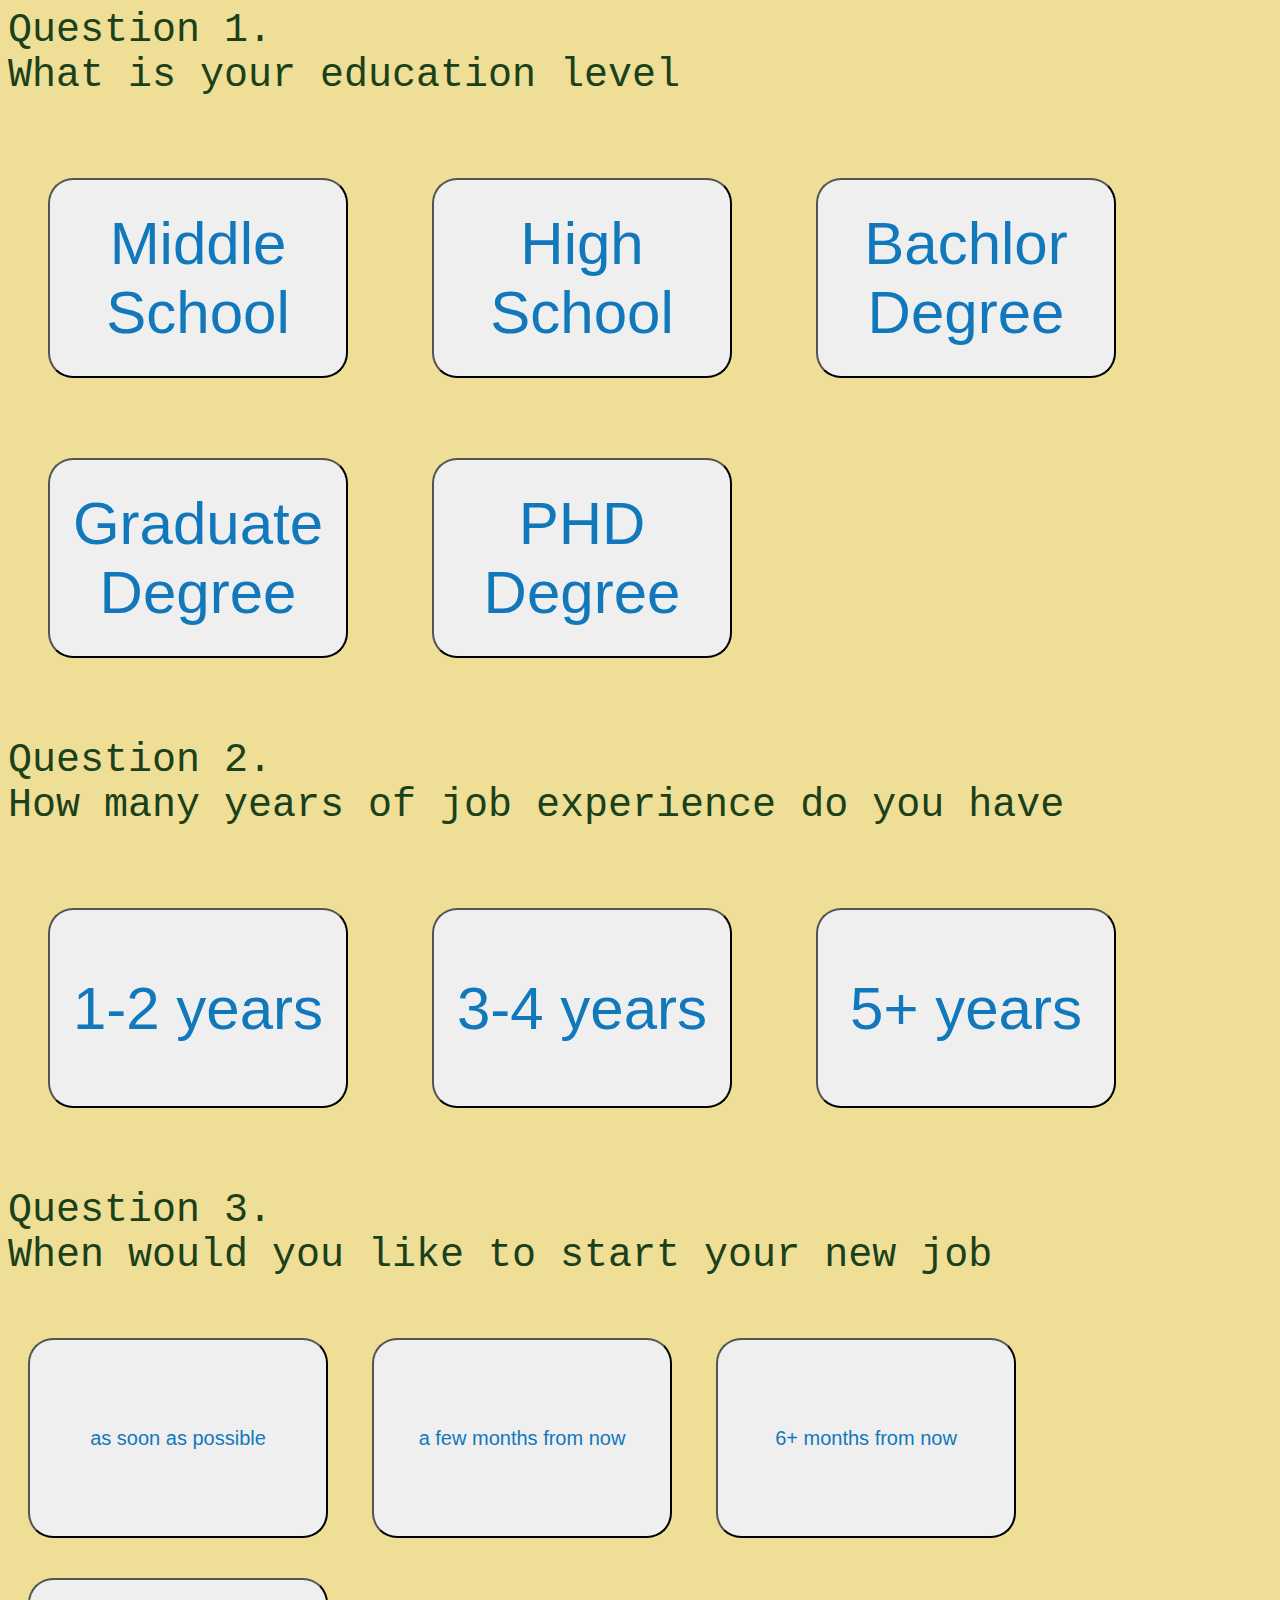
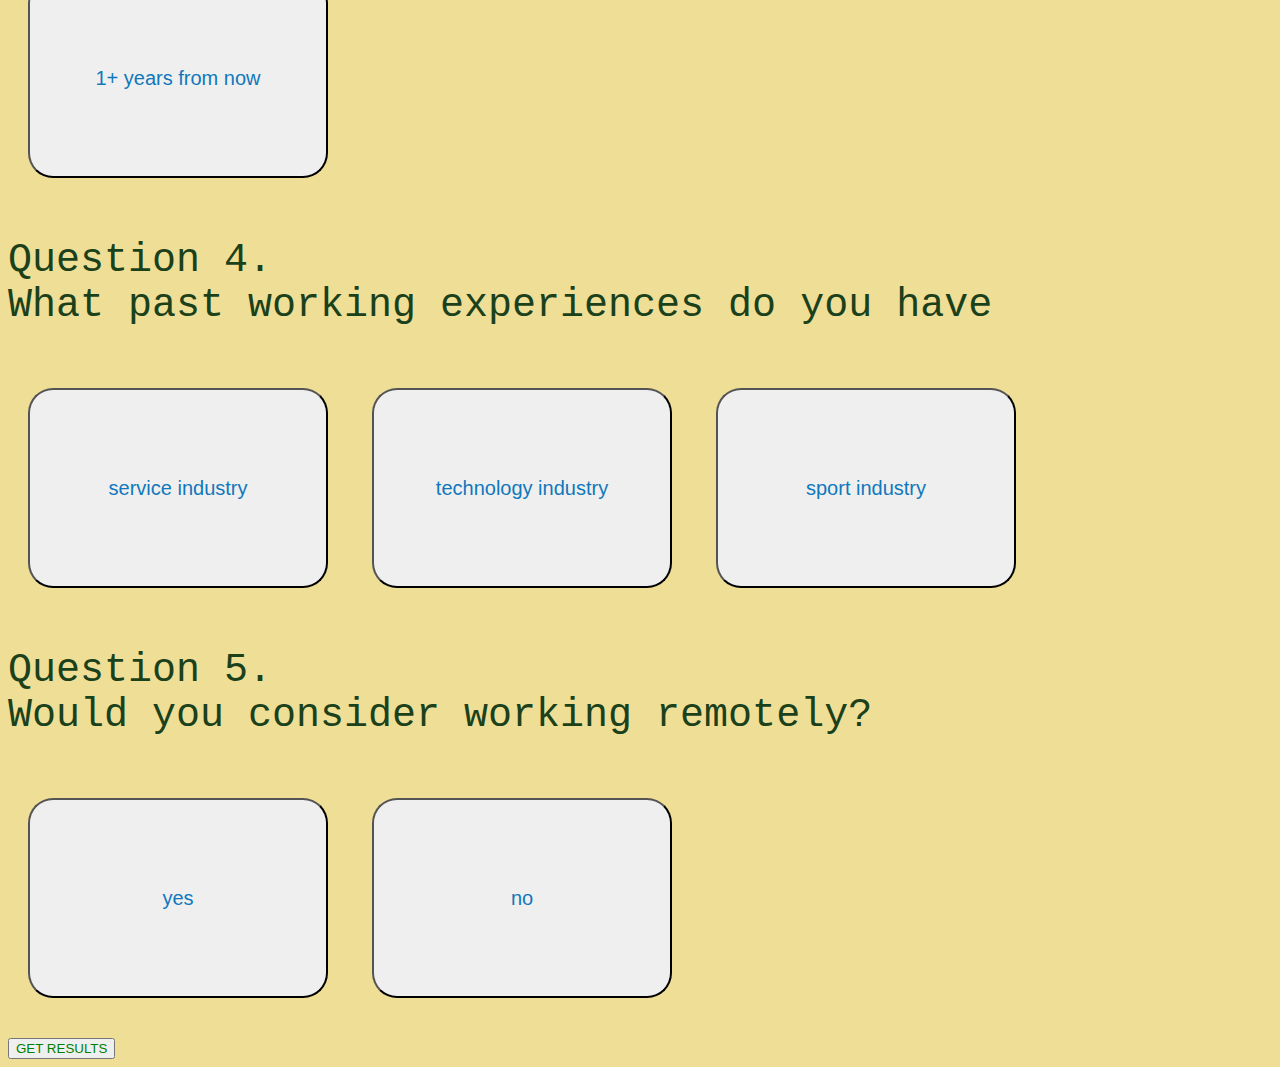
==== job.html @ 06e27209 "update" ====
<html>
    <head>
        <link rel="stylesheet" href = "jobs.css">
    </head>

    <body class = "mainPage">
        <div>
            <p class = "questionText"> Question 1. <br> What is your education level </p>
        </div>
        <button class="ms" onclick="ms()"> Middle School </button>
        <button class="hs"onclick="hs()"> High School </button>
        <button class="b"onclick="b()"> Bachlor Degree </button>
        <button class="g"onclick="g()"> Graduate Degree </button>
        <button class="phd"onclick="phd()"> PHD Degree </button>
        
        
        <div>
            <p class = "questionText"> Question 2. <br> How many years of job experience do you have </p>
        </div>
        <button class="y1" onclick="y1()"> 1-2 years </button>
        <button class="y2"onclick="y2()"> 3-4 years </button>
        <button class="y3"onclick="y3()"> 5+ years </button>

        <div>
            <p class = "questionText"> Question 3. <br> When would you like to start your new job </p>
        </div>
        <button class = "r1" onclick = "r1()"> as soon as possible </button>
        <button class = "r2" onclick = "r2()"> a few months from now </button>
        <button  class = "r3" onclick = "r3()"> 6+ months from now  </button>
        <button class = "r4" onclick = "r4()"> 1+ years from now  </button>
        <div>
            <p class = "questionText"> Question 4. <br> What past working experiences do you have </p>
            
        </div>

        <button class = "f1" onclick = "f1()"> service industry </button>
        <button class = "f2" onclick = "f2()"> technology industry </button>
        <button class = "f3" onclick = "f3()"> sport industry </button>

        <div>
            <p class = "questionText"> Question 5. <br> Would you consider working remotely? </p>
        </div>
        <button class = "w1" onclick = "w1()"> yes </button>
        <button class = "w2" onclick = "w2()"> no </button>
        <p id = "errorMessage" class = "error"> </p>
        <button class = "result" onclick = "getR()"> GET RESULTS</button>
      
        <script src = "job.js"> </script>
    </body>
</html>
---- jobs.css ----
.questionText{
    font-size: 40;
    font-family: 'Courier New', Courier, monospace;
    color: rgb(27, 65, 27);

}

.mainPage{
    background-color: rgba(231, 206, 97, 0.667);
}
.error{
    font-size: 20;
    color: red;
}

.result{
    color: green;
}







.hs{
    border-radius: 25px;
    width: 300;
    height: 200;
    color: rgb(17, 120, 188);
    margin: 40;
    font-size: 60;
}

.ms{
    border-radius: 25px;
    width: 300;
    height: 200;
    color: rgb(17, 120, 188);
    margin: 40;
    font-size: 60;
}

.b{
    border-radius: 25px;
    width: 300;
    height: 200;
    color: rgb(17, 120, 188);
    margin: 40;
    font-size: 60;
}

.g{
    border-radius: 25px;
    width: 300;
    height: 200;
    color: rgb(17, 120, 188);
    margin: 40;
    font-size: 60;
}

.phd{
    border-radius: 25px;
    width: 300;
    height: 200;
    color: rgb(17, 120, 188);
    margin: 40;
    font-size: 60;
}

.y1{
    border-radius: 25px;
    width: 300;
    height: 200;
    color: rgb(17, 120, 188);
    margin: 40;
    font-size: 60;
}

.y2{
    border-radius: 25px;
    width: 300;
    height: 200;
    color: rgb(17, 120, 188);
    margin: 40;
    font-size: 60;
}

.y3{
    border-radius: 25px;
    width: 300;
    height: 200;
    color: rgb(17, 120, 188);
    margin: 40;
    font-size: 60;
}

.r1{
    border-radius: 25px;
    width: 300;
    height: 200;
    color: rgb(17, 120, 188);
    margin: 20;
    font-size: 20;
}

.r2{
    border-radius: 25px;
    width: 300;
    height: 200;
    color: rgb(17, 120, 188);
    margin: 20;
    font-size: 20;
}

.r3{
    border-radius: 25px;
    width: 300;
    height: 200;
    color: rgb(17, 120, 188);
    margin: 20;
    font-size: 20;
}

.r4{
    border-radius: 25px;
    width: 300;
    height: 200;
    color: rgb(17, 120, 188);
    margin: 20;
    font-size: 20;
}

.f1{
    border-radius: 25px;
    width: 300;
    height: 200;
    color: rgb(17, 120, 188);
    margin: 20;
    font-size: 20;
}
.f2{
    border-radius: 25px;
    width: 300;
    height: 200;
    color: rgb(17, 120, 188);
    margin: 20;
    font-size: 20;
}
.f3{
    border-radius: 25px;
    width: 300;
    height: 200;
    color: rgb(17, 120, 188);
    margin: 20;
    font-size: 20;
}

.w1{
    border-radius: 25px;
    width: 300;
    height: 200;
    color: rgb(17, 120, 188);
    margin: 20;
    font-size: 20;
}
.w2{
    border-radius: 25px;
    width: 300;
    height: 200;
    color: rgb(17, 120, 188);
    margin: 20;
    font-size: 20;
}
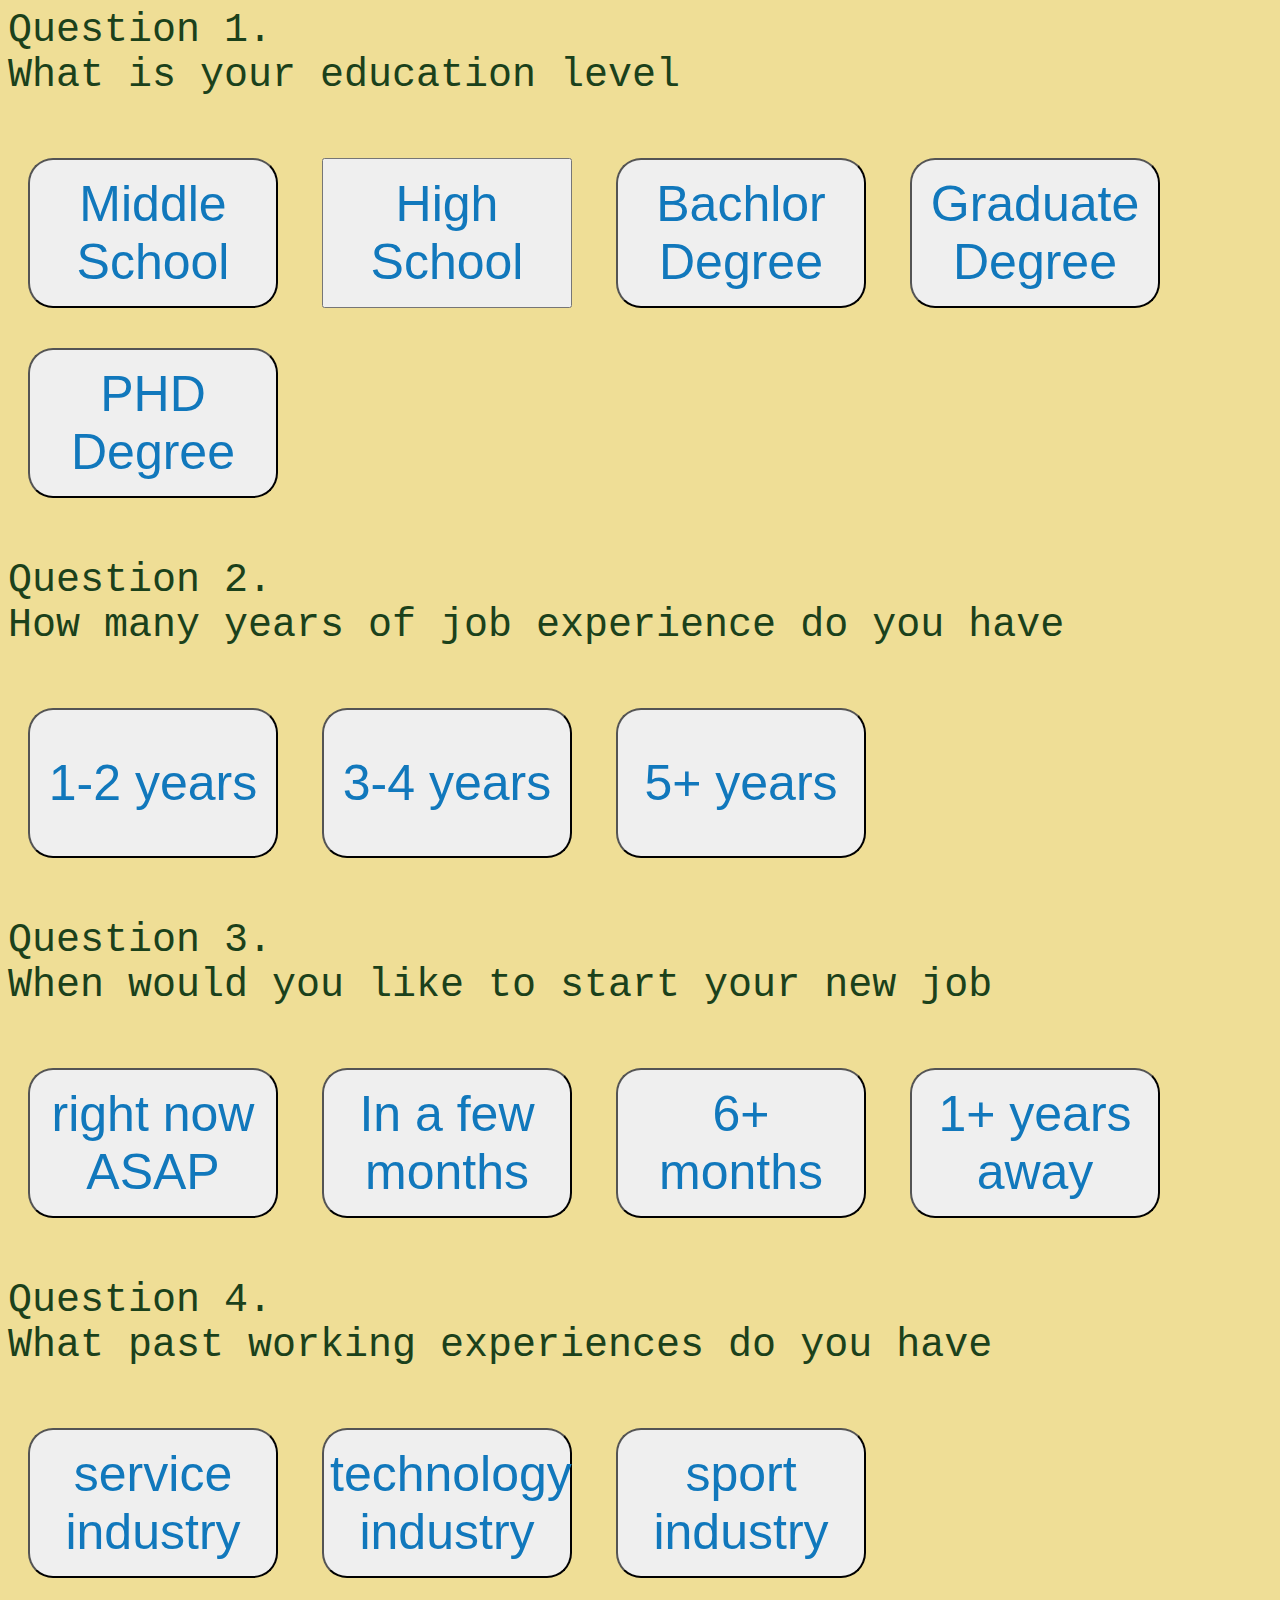
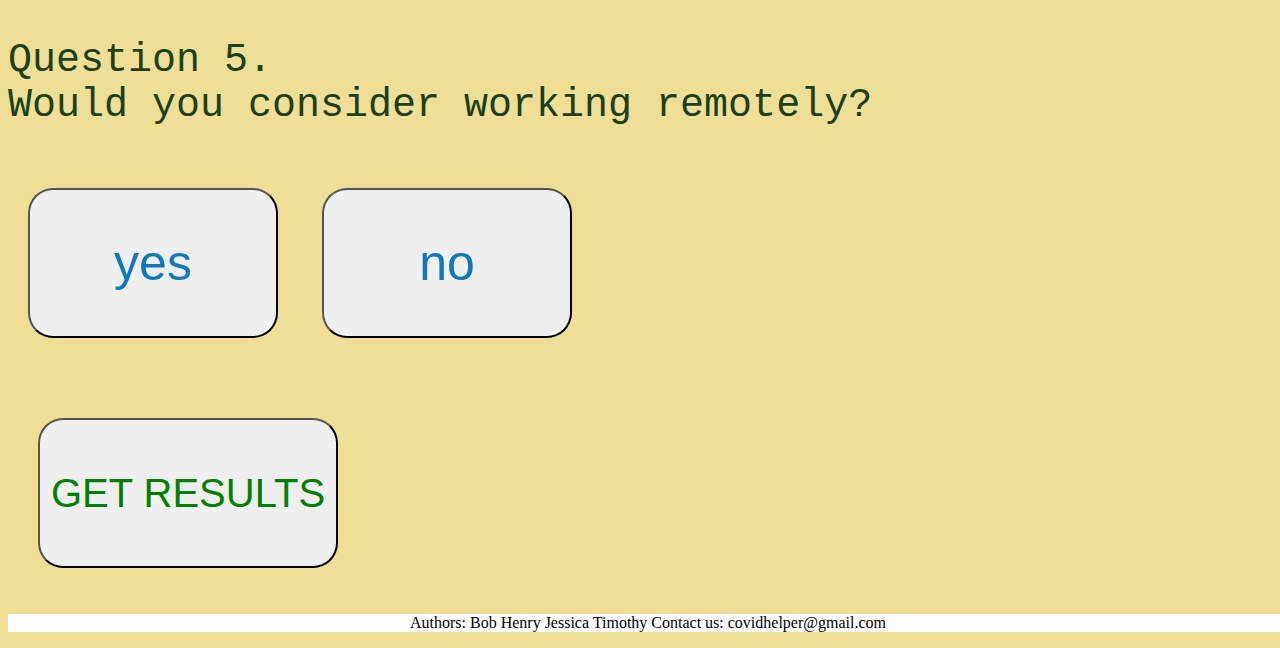
==== commit 8ee0c48c: "done" ====
--- a/job.html
+++ b/job.html
@@ -24,10 +24,10 @@
         <div>
             <p class = "questionText"> Question 3. <br> When would you like to start your new job </p>
         </div>
-        <button class = "r1" onclick = "r1()"> as soon as possible </button>
-        <button class = "r2" onclick = "r2()"> a few months from now </button>
-        <button  class = "r3" onclick = "r3()"> 6+ months from now  </button>
-        <button class = "r4" onclick = "r4()"> 1+ years from now  </button>
+        <button class = "r1" onclick = "r1()"> right now ASAP  </button>
+        <button class = "r2" onclick = "r2()"> In a few months </button>
+        <button  class = "r3" onclick = "r3()"> 6+ months </button>
+        <button class = "r4" onclick = "r4()"> 1+ years away </button>
         <div>
             <p class = "questionText"> Question 4. <br> What past working experiences do you have </p>
             
@@ -43,8 +43,10 @@
         <button class = "w1" onclick = "w1()"> yes </button>
         <button class = "w2" onclick = "w2()"> no </button>
         <p id = "errorMessage" class = "error"> </p>
+        <div> <p id = "result">  </p></div>
         <button class = "result" onclick = "getR()"> GET RESULTS</button>
-      
+        
+        <footer style = "text-align: center;"> <p>Authors: Bob Henry Jessica Timothy  Contact us: covidhelper@gmail.com </p> </footer>
         <script src = "job.js"> </script>
     </body>
 </html>--- a/jobs.css
+++ b/jobs.css
@@ -9,11 +9,17 @@
     background-color: rgba(231, 206, 97, 0.667);
 }
 .error{
-    font-size: 20;
+    font-size: 30;
     color: red;
 }
 
 .result{
+    border-radius: 25px;
+    width: 300;
+    height: 150;
+    margin: 30;
+
+    font-size: 40;
     color: green;
 }
 
@@ -21,154 +27,165 @@
 
 
 
-
+footer {
+    background-color: white;
+    color: black;
+    bottom: 0;
+    width: 100vw;
+    font-size: 16px;
+  }
+  footer * {
+    box-sizing: border-box;
+    border: none;
+    outline: none;
+  }
 
 .hs{
-    border-radius: 25px;
-    width: 300;
-    height: 200;
+   
+    width: 250;
+    height: 150;
     color: rgb(17, 120, 188);
-    margin: 40;
-    font-size: 60;
+    margin: 20;
+    font-size: 50;
 }
 
 .ms{
     border-radius: 25px;
-    width: 300;
-    height: 200;
+    width: 250;
+    height: 150;
     color: rgb(17, 120, 188);
-    margin: 40;
-    font-size: 60;
+    margin: 20;
+    font-size: 50;
 }
 
 .b{
     border-radius: 25px;
-    width: 300;
-    height: 200;
+    width: 250;
+    height: 150;
     color: rgb(17, 120, 188);
-    margin: 40;
-    font-size: 60;
+    margin: 20;
+    font-size: 50;
 }
 
 .g{
     border-radius: 25px;
-    width: 300;
-    height: 200;
+    width: 250;
+    height: 150;
     color: rgb(17, 120, 188);
-    margin: 40;
-    font-size: 60;
+    margin: 20;
+    font-size: 50;
 }
 
 .phd{
     border-radius: 25px;
-    width: 300;
-    height: 200;
+    width: 250;
+    height: 150;
     color: rgb(17, 120, 188);
-    margin: 40;
-    font-size: 60;
+    margin: 20;
+    font-size: 50;
 }
 
 .y1{
     border-radius: 25px;
-    width: 300;
-    height: 200;
+    width: 250;
+    height: 150;
     color: rgb(17, 120, 188);
-    margin: 40;
-    font-size: 60;
+    margin: 20;
+    font-size: 50;
 }
 
 .y2{
     border-radius: 25px;
-    width: 300;
-    height: 200;
+    width: 250;
+    height: 150;
     color: rgb(17, 120, 188);
-    margin: 40;
-    font-size: 60;
+    margin: 20;
+    font-size: 50;
 }
 
 .y3{
     border-radius: 25px;
-    width: 300;
-    height: 200;
+    width: 250;
+    height: 150;
     color: rgb(17, 120, 188);
-    margin: 40;
-    font-size: 60;
+    margin: 20;
+    font-size: 50;
 }
 
 .r1{
     border-radius: 25px;
-    width: 300;
-    height: 200;
+    width: 250;
+    height: 150;
     color: rgb(17, 120, 188);
     margin: 20;
-    font-size: 20;
+    font-size: 50;
 }
 
 .r2{
     border-radius: 25px;
-    width: 300;
-    height: 200;
+    width: 250;
+    height: 150;
     color: rgb(17, 120, 188);
     margin: 20;
-    font-size: 20;
+    font-size: 50;
 }
 
 .r3{
     border-radius: 25px;
-    width: 300;
-    height: 200;
+    width: 250;
+    height: 150;
     color: rgb(17, 120, 188);
     margin: 20;
-    font-size: 20;
+    font-size: 50;
 }
 
 .r4{
     border-radius: 25px;
-    width: 300;
-    height: 200;
+    width: 250;
+    height: 150;
     color: rgb(17, 120, 188);
     margin: 20;
-    font-size: 20;
+    font-size: 50;
 }
 
 .f1{
     border-radius: 25px;
-    width: 300;
-    height: 200;
+    width: 250;
+    height: 150;
     color: rgb(17, 120, 188);
     margin: 20;
-    font-size: 20;
+    font-size: 50;
 }
 .f2{
     border-radius: 25px;
-    width: 300;
-    height: 200;
+    width: 250;
+    height: 150;
     color: rgb(17, 120, 188);
     margin: 20;
-    font-size: 20;
+    font-size: 50;
 }
 .f3{
     border-radius: 25px;
-    width: 300;
-    height: 200;
+    width: 250;
+    height: 150;
     color: rgb(17, 120, 188);
     margin: 20;
-    font-size: 20;
+    font-size: 50;
 }
 
 .w1{
     border-radius: 25px;
-    width: 300;
-    height: 200;
+    width: 250;
+    height: 150;
     color: rgb(17, 120, 188);
     margin: 20;
-    font-size: 20;
+    font-size: 50;
 }
 .w2{
     border-radius: 25px;
-    width: 300;
-    height: 200;
+    width: 250;
+    height: 150;
     color: rgb(17, 120, 188);
     margin: 20;
-    font-size: 20;
+    font-size: 50;
 }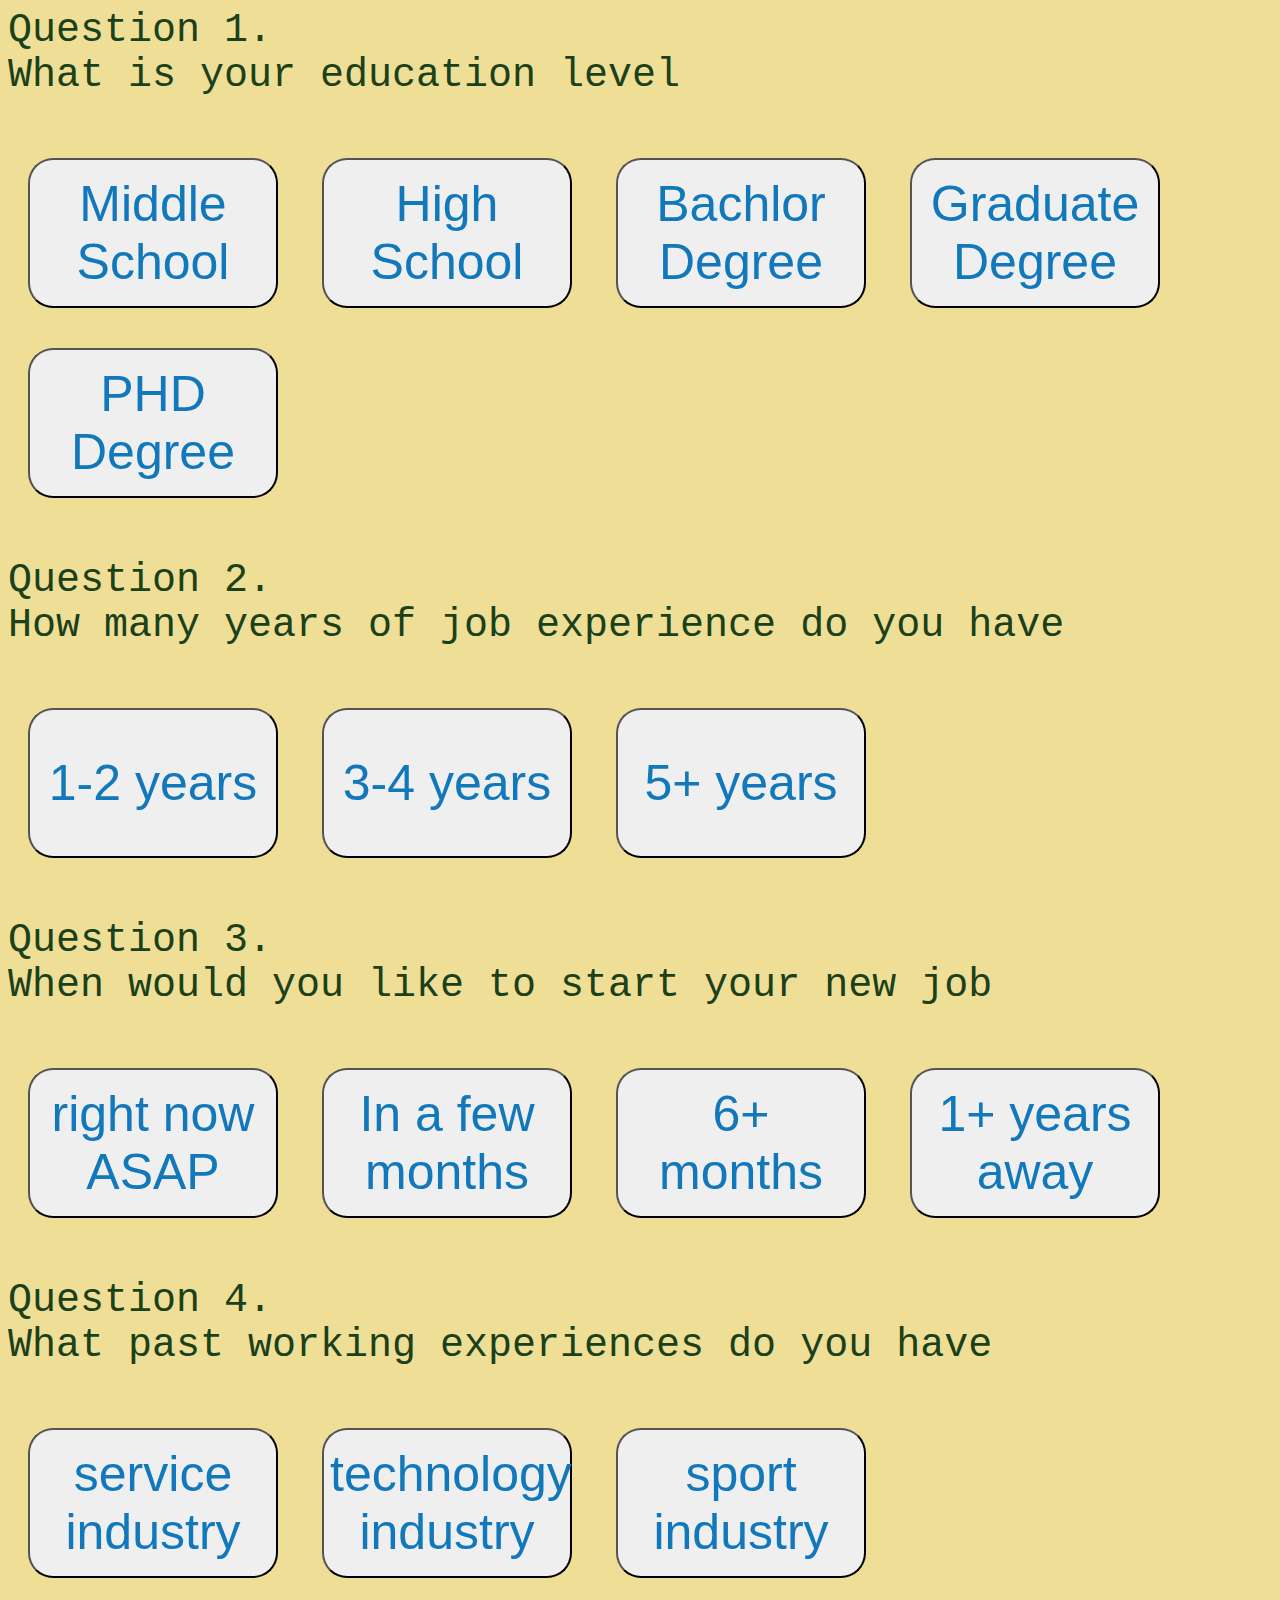
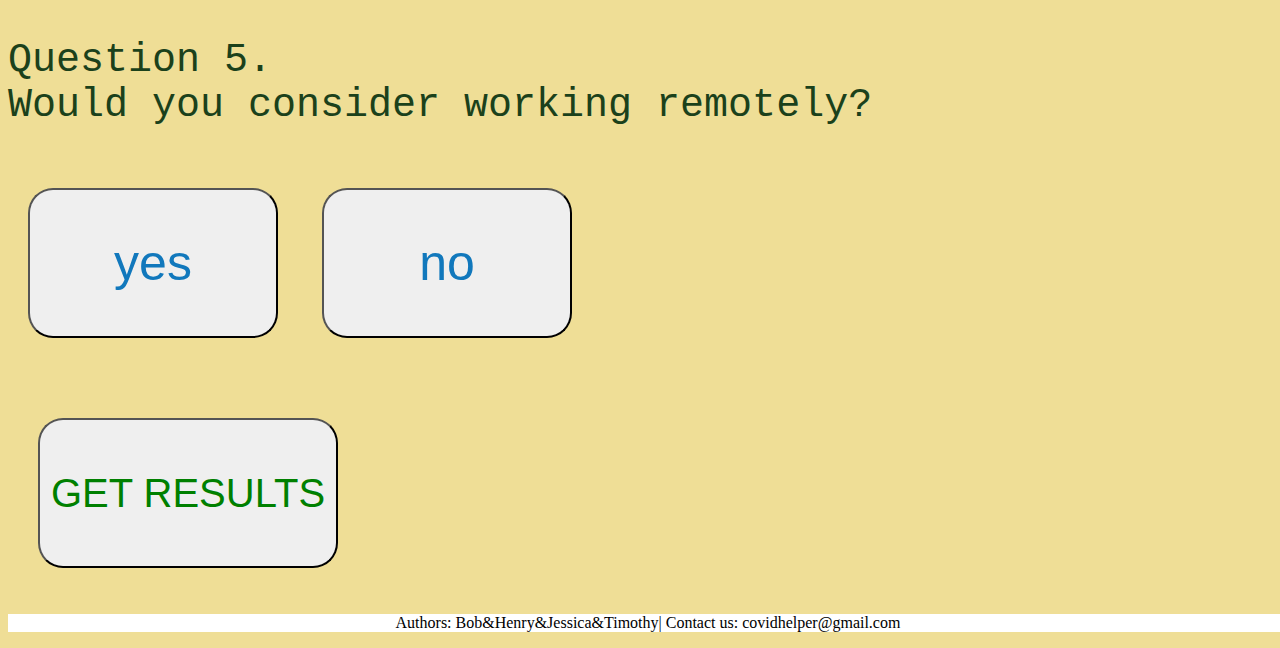
==== commit 0938422a: "ss" ====
--- a/job.html
+++ b/job.html
@@ -46,7 +46,7 @@
         <div> <p id = "result">  </p></div>
         <button class = "result" onclick = "getR()"> GET RESULTS</button>
         
-        <footer style = "text-align: center;"> <p>Authors: Bob Henry Jessica Timothy  Contact us: covidhelper@gmail.com </p> </footer>
+        <footer style = "text-align: center;"> <p>Authors: Bob&Henry&Jessica&Timothy|  Contact us: covidhelper@gmail.com </p> </footer>
         <script src = "job.js"> </script>
     </body>
 </html>--- a/jobs.css
+++ b/jobs.css
@@ -41,6 +41,7 @@
   }
 
 .hs{
+    border-radius: 25px;
    
     width: 250;
     height: 150;
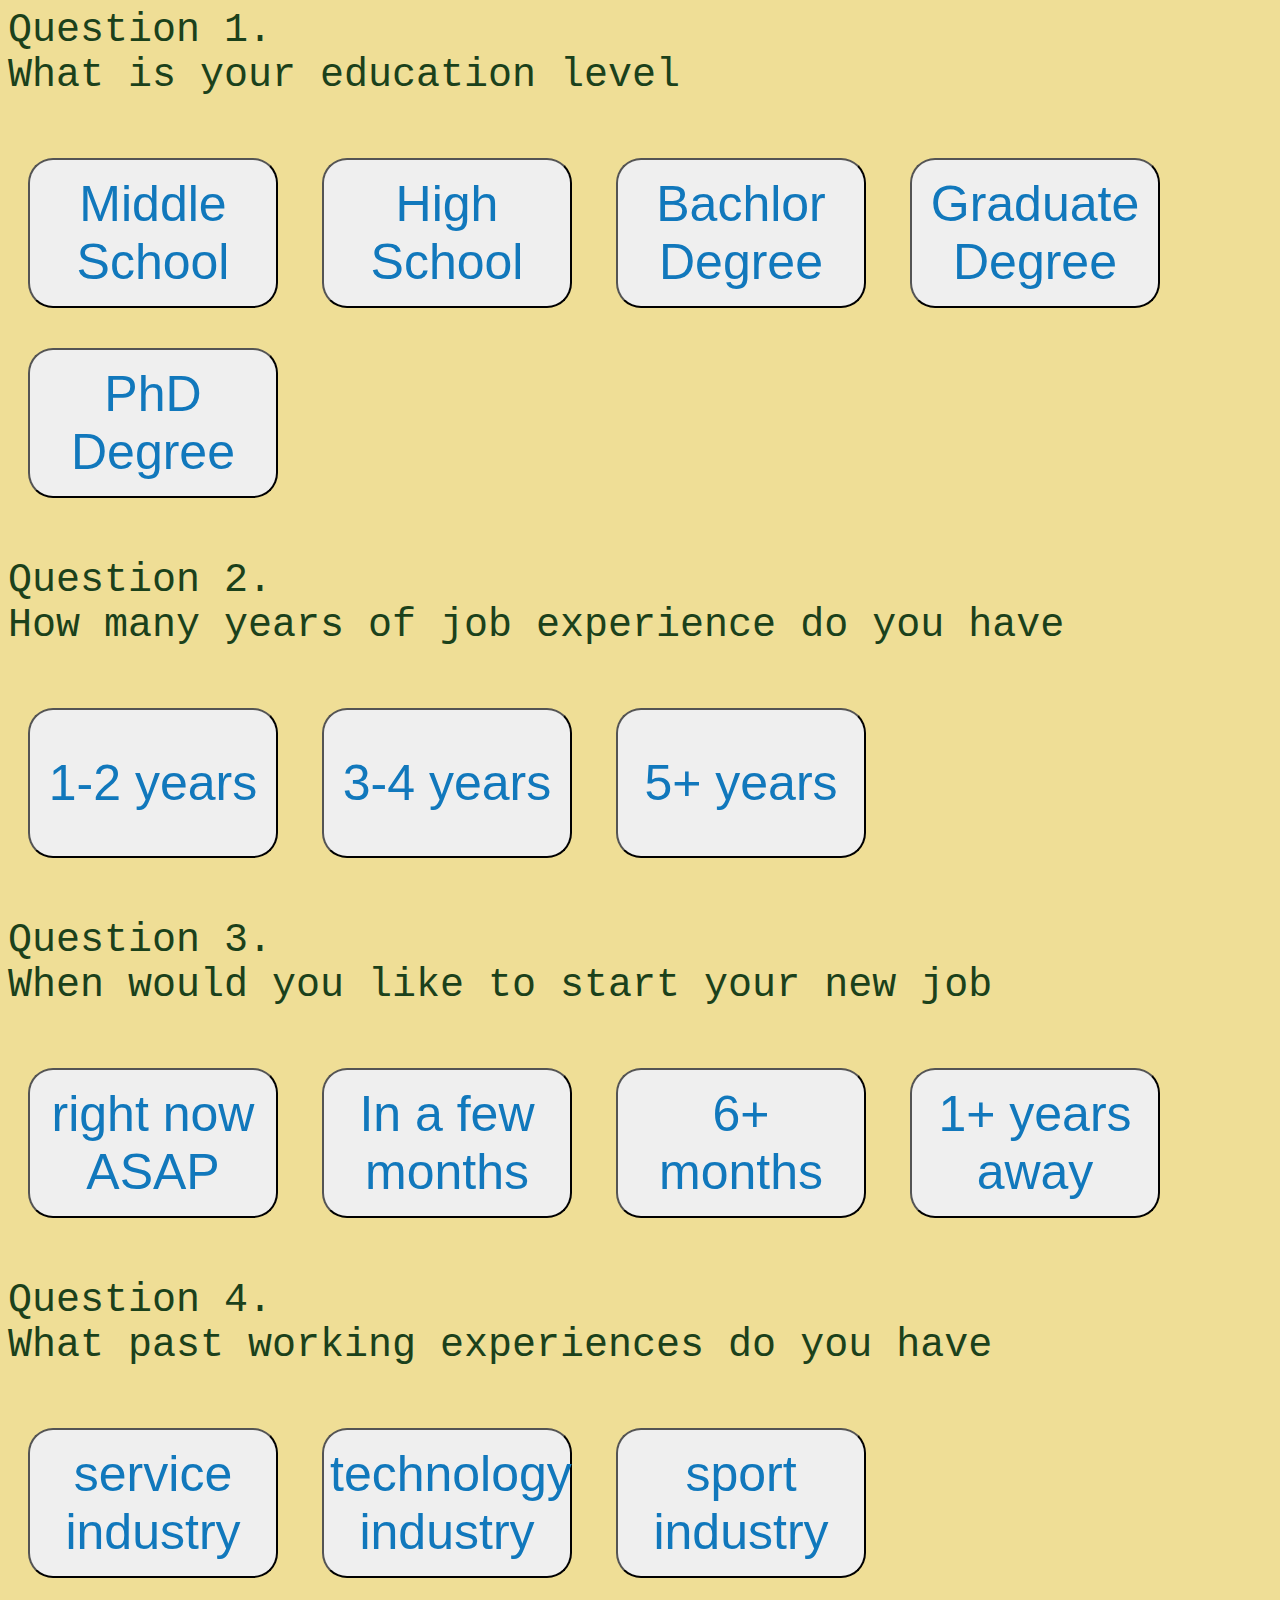
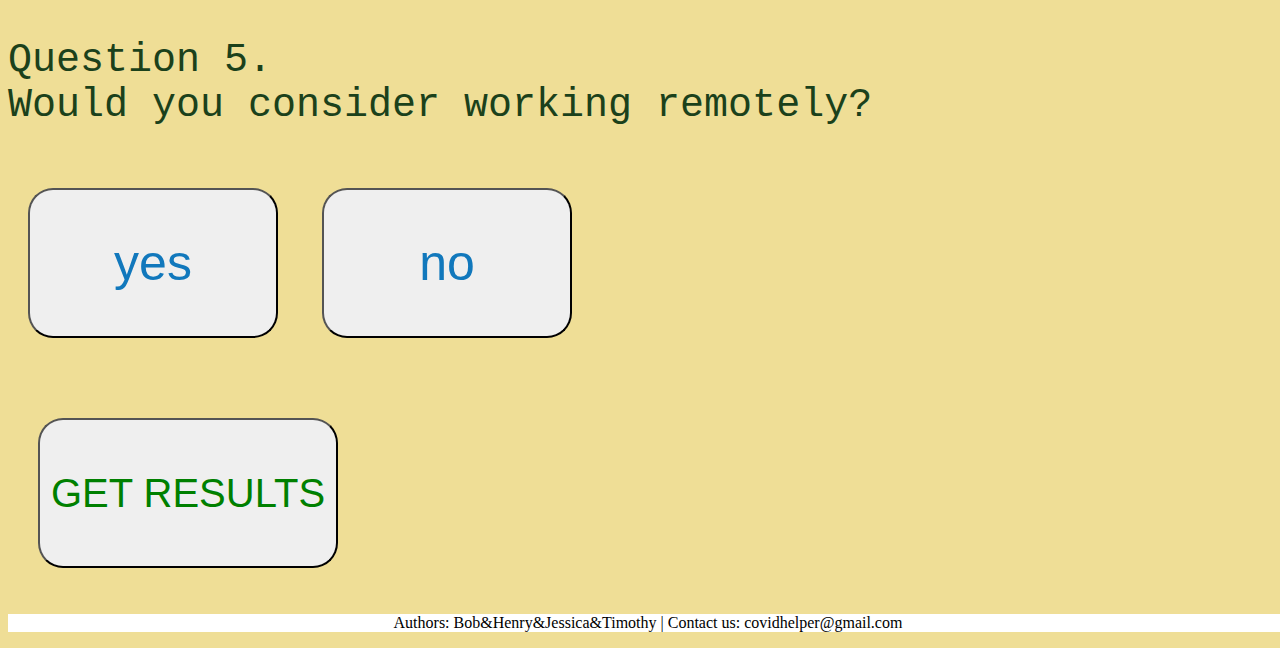
==== commit 121dc530: "gg" ====
--- a/job.html
+++ b/job.html
@@ -11,7 +11,7 @@
         <button class="hs"onclick="hs()"> High School </button>
         <button class="b"onclick="b()"> Bachlor Degree </button>
         <button class="g"onclick="g()"> Graduate Degree </button>
-        <button class="phd"onclick="phd()"> PHD Degree </button>
+        <button class="phd"onclick="phd()"> PhD Degree </button>
         
         
         <div>
@@ -46,7 +46,7 @@
         <div> <p id = "result">  </p></div>
         <button class = "result" onclick = "getR()"> GET RESULTS</button>
         
-        <footer style = "text-align: center;"> <p>Authors: Bob&Henry&Jessica&Timothy|  Contact us: covidhelper@gmail.com </p> </footer>
+        <footer style = "text-align: center;"> <p>Authors: Bob&Henry&Jessica&Timothy  |  Contact us: covidhelper@gmail.com </p> </footer>
         <script src = "job.js"> </script>
     </body>
 </html>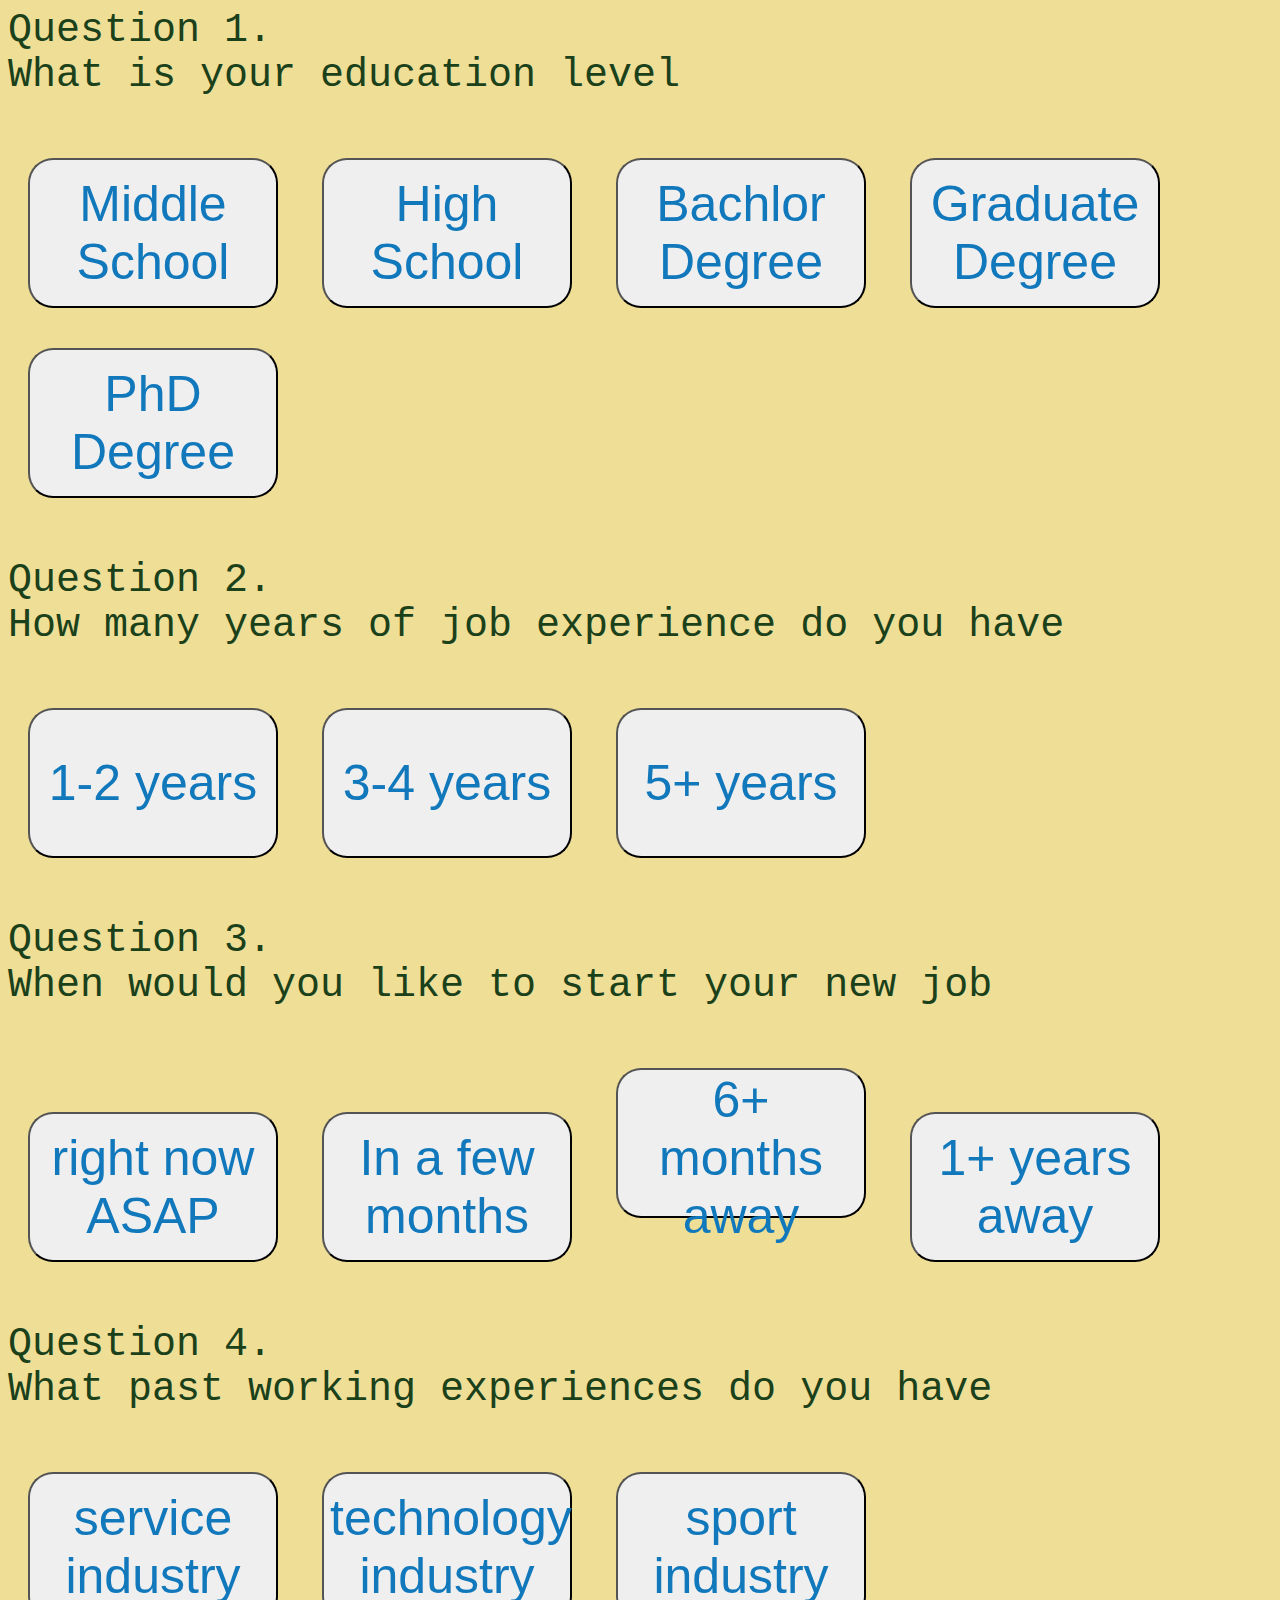
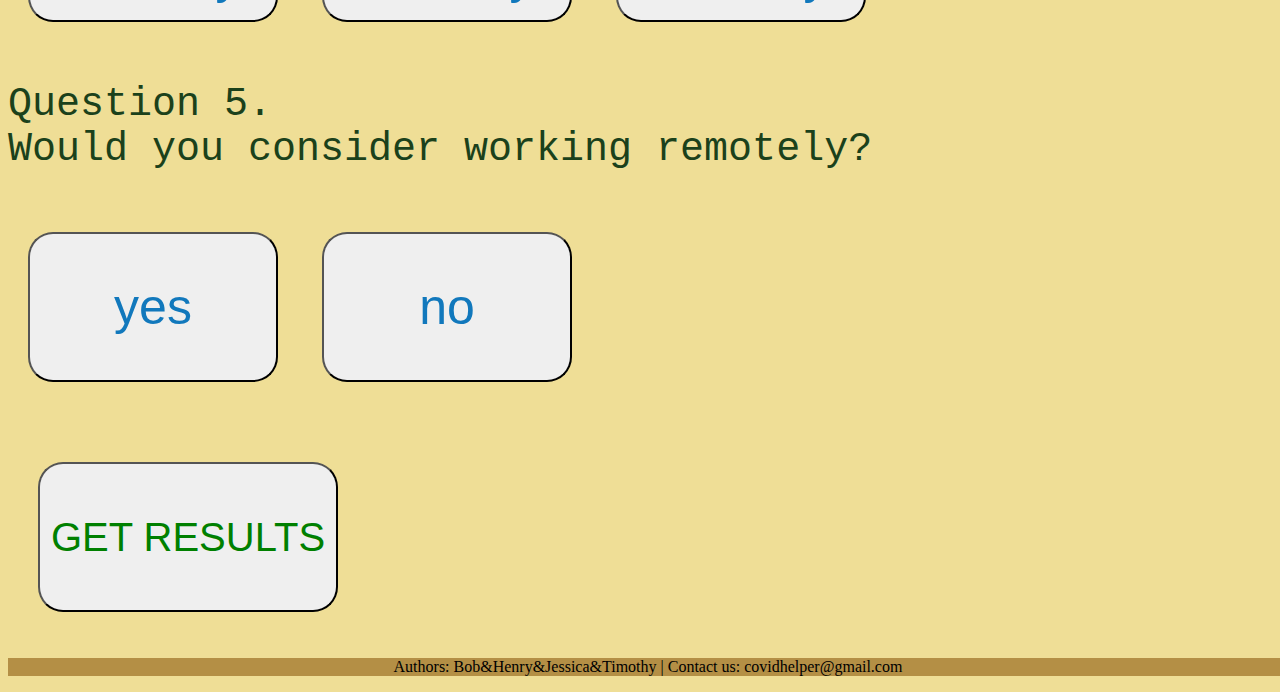
==== commit ca22485f: "ss" ====
--- a/job.html
+++ b/job.html
@@ -26,7 +26,7 @@
         </div>
         <button class = "r1" onclick = "r1()"> right now ASAP  </button>
         <button class = "r2" onclick = "r2()"> In a few months </button>
-        <button  class = "r3" onclick = "r3()"> 6+ months </button>
+        <button  class = "r3" onclick = "r3()"> 6+ months away </button>
         <button class = "r4" onclick = "r4()"> 1+ years away </button>
         <div>
             <p class = "questionText"> Question 4. <br> What past working experiences do you have </p>
--- a/jobs.css
+++ b/jobs.css
@@ -28,7 +28,7 @@
 
 
 footer {
-    background-color: white;
+    background-color: rgb(180, 143, 69);
     color: black;
     bottom: 0;
     width: 100vw;
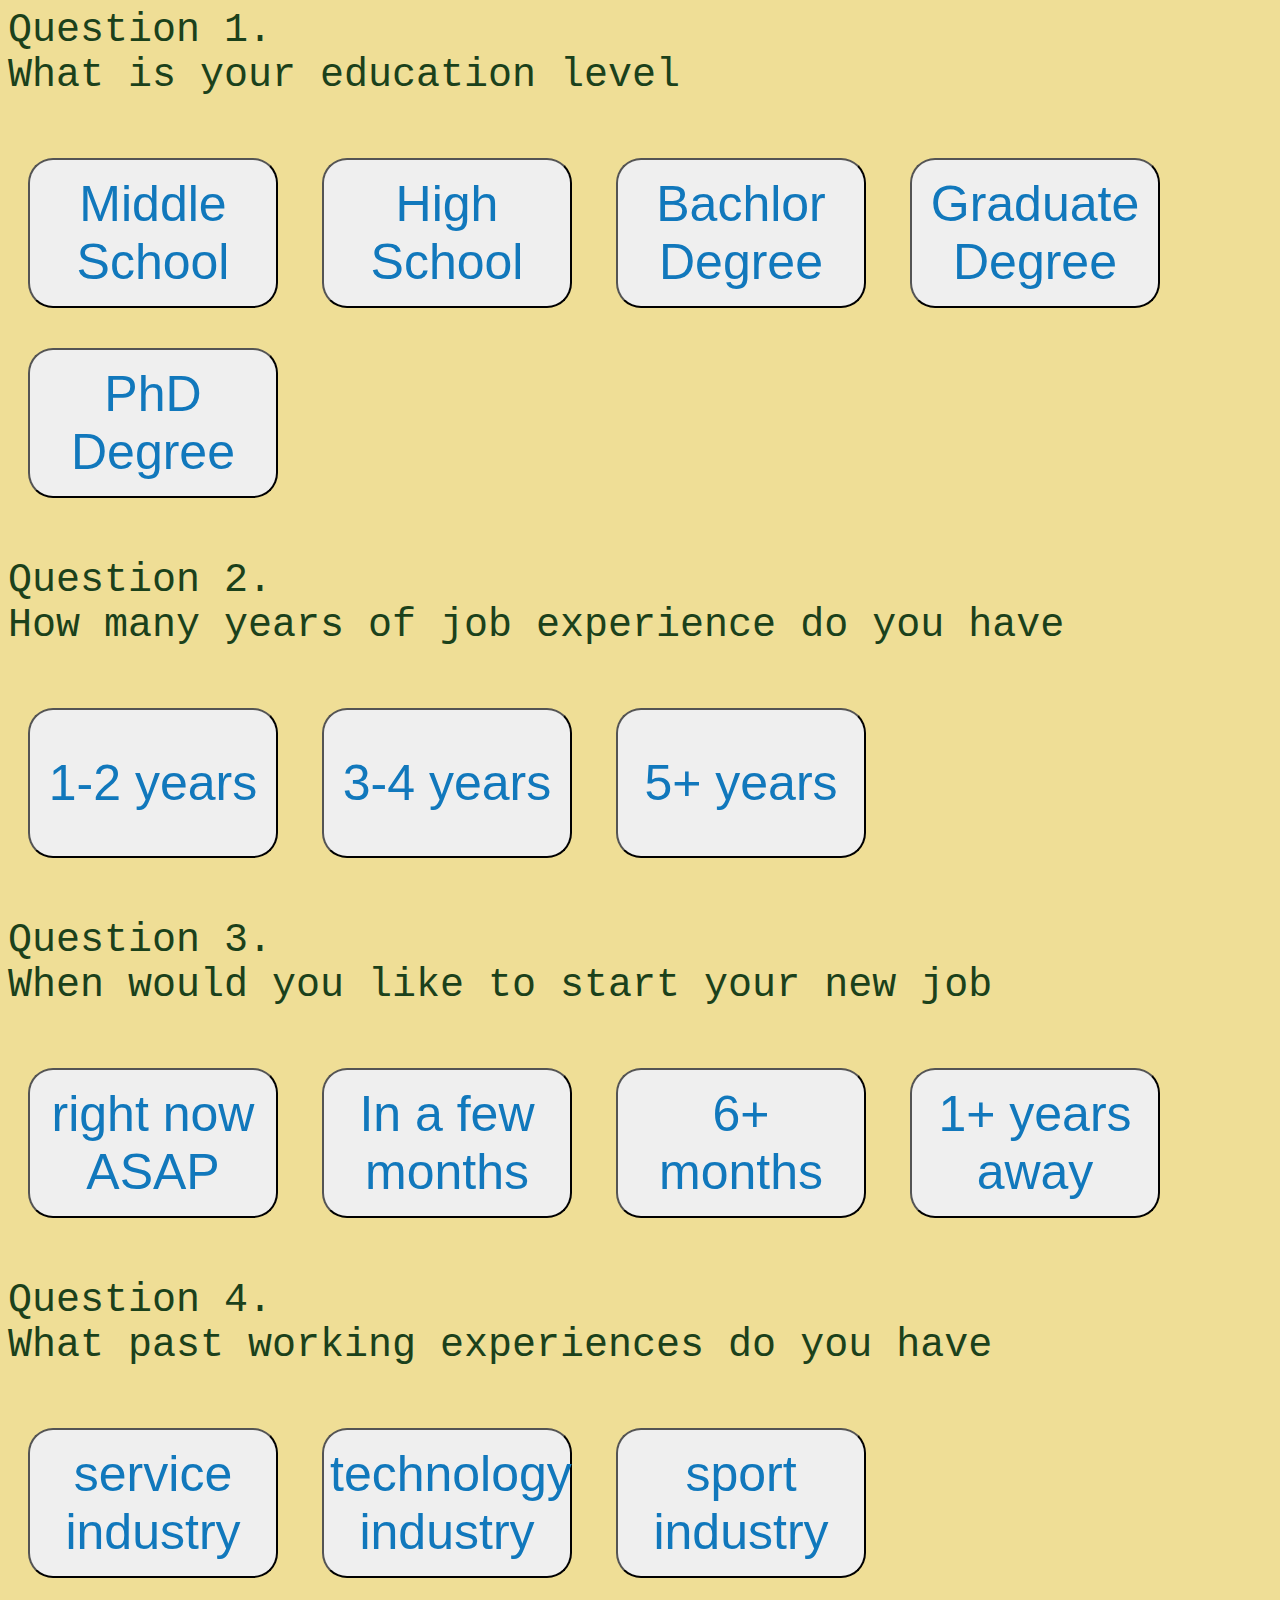
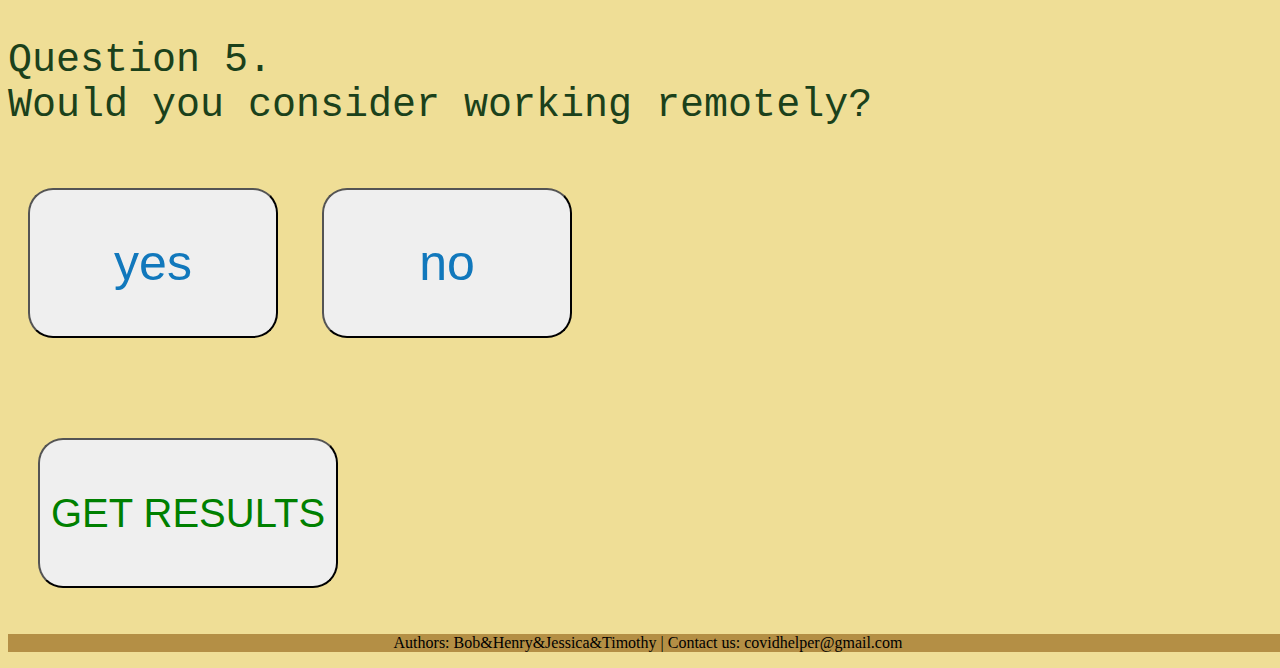
==== commit cb1d05fd: "sss" ====
--- a/job.html
+++ b/job.html
@@ -26,7 +26,7 @@
         </div>
         <button class = "r1" onclick = "r1()"> right now ASAP  </button>
         <button class = "r2" onclick = "r2()"> In a few months </button>
-        <button  class = "r3" onclick = "r3()"> 6+ months away </button>
+        <button  class = "r3" onclick = "r3()"> 6+ months </button>
         <button class = "r4" onclick = "r4()"> 1+ years away </button>
         <div>
             <p class = "questionText"> Question 4. <br> What past working experiences do you have </p>
--- a/jobs.css
+++ b/jobs.css
@@ -9,7 +9,7 @@
     background-color: rgba(231, 206, 97, 0.667);
 }
 .error{
-    font-size: 30;
+    font-size: 50;
     color: red;
 }
 
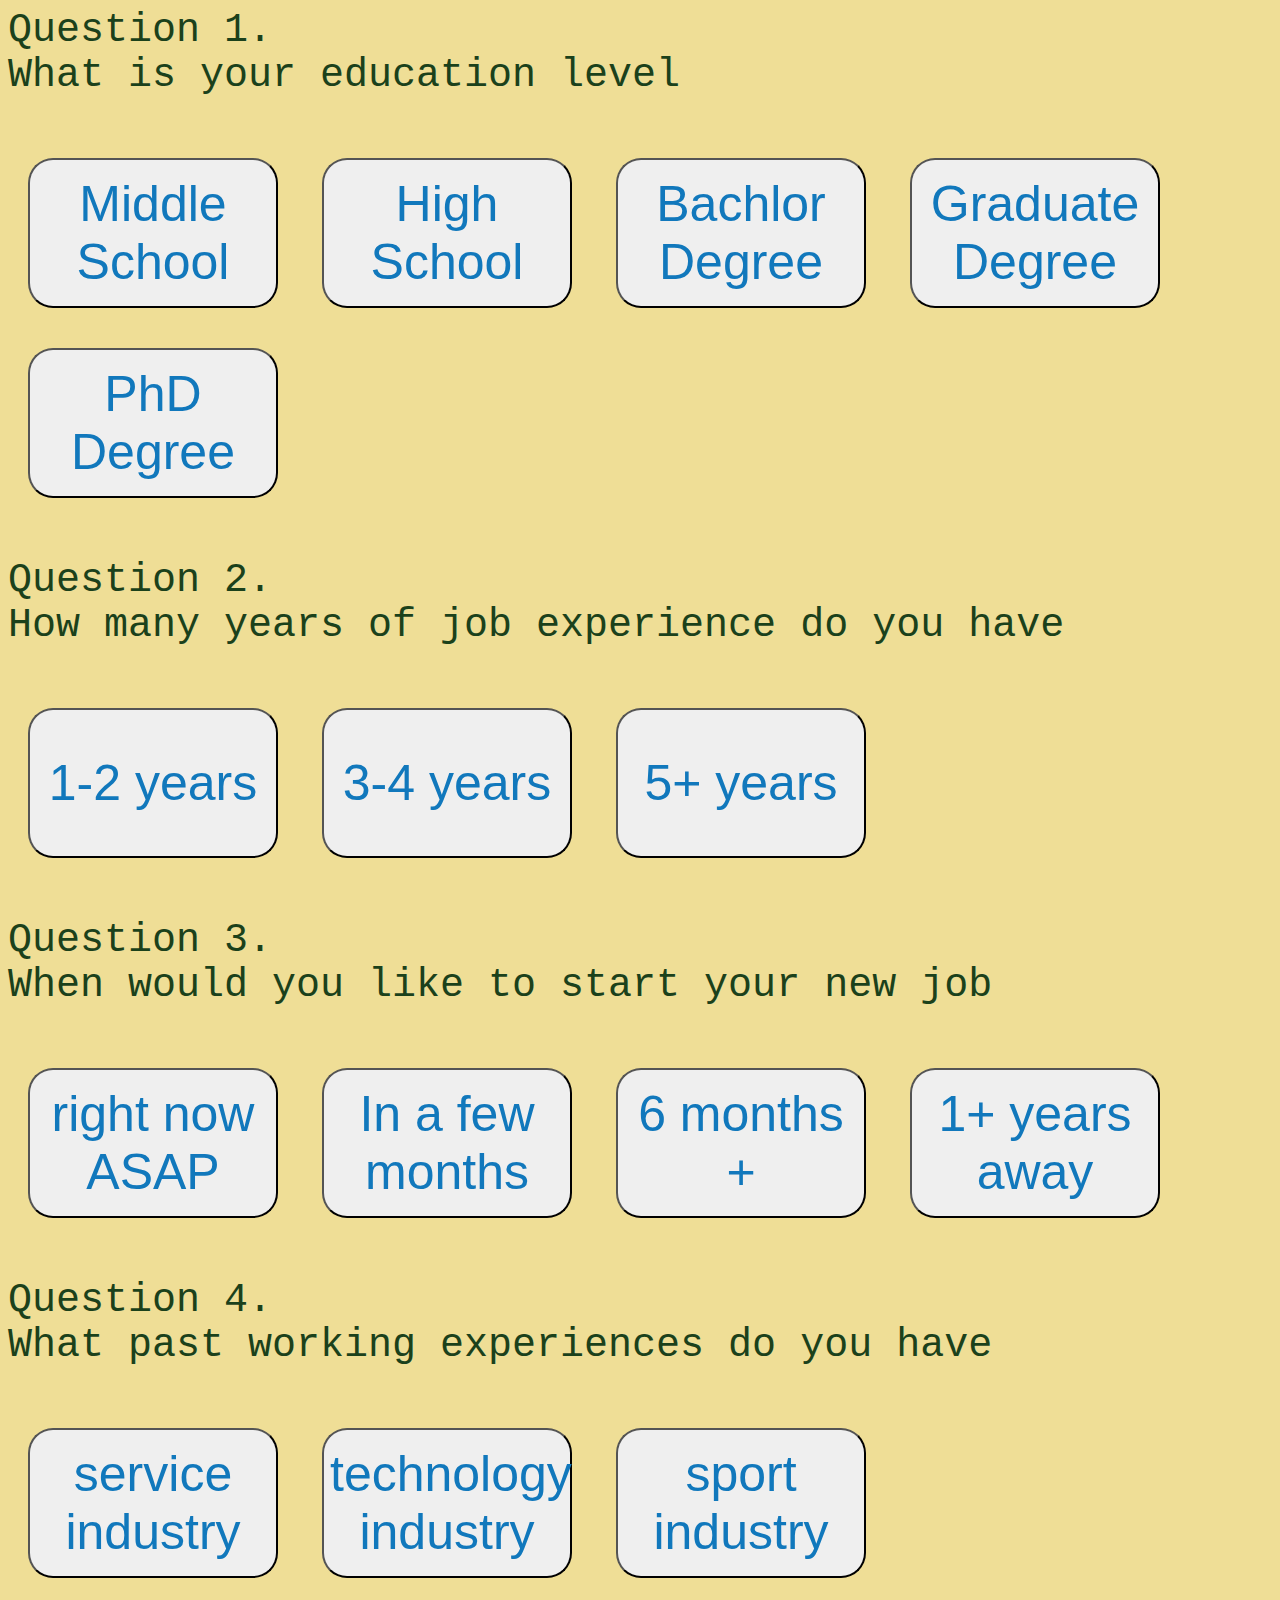
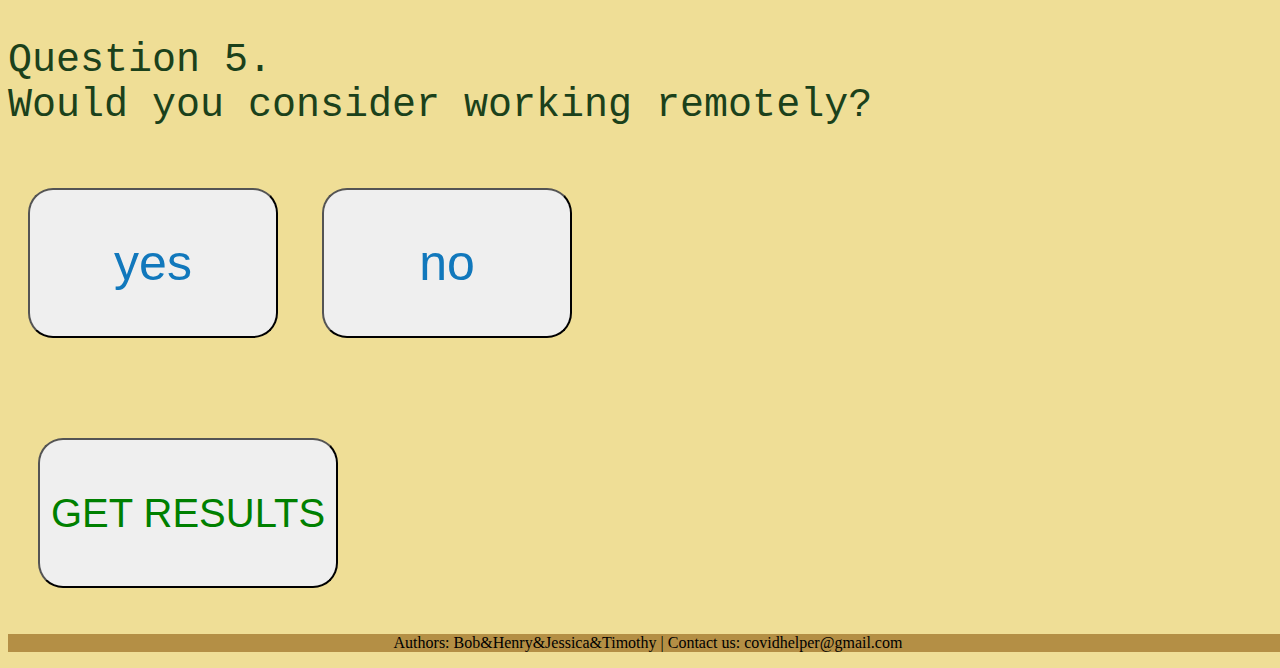
==== commit 3ed0ff8d: "sefrgdgd" ====
--- a/job.html
+++ b/job.html
@@ -26,7 +26,7 @@
         </div>
         <button class = "r1" onclick = "r1()"> right now ASAP  </button>
         <button class = "r2" onclick = "r2()"> In a few months </button>
-        <button  class = "r3" onclick = "r3()"> 6+ months </button>
+        <button  class = "r3" onclick = "r3()"> 6 months + </button>
         <button class = "r4" onclick = "r4()"> 1+ years away </button>
         <div>
             <p class = "questionText"> Question 4. <br> What past working experiences do you have </p>
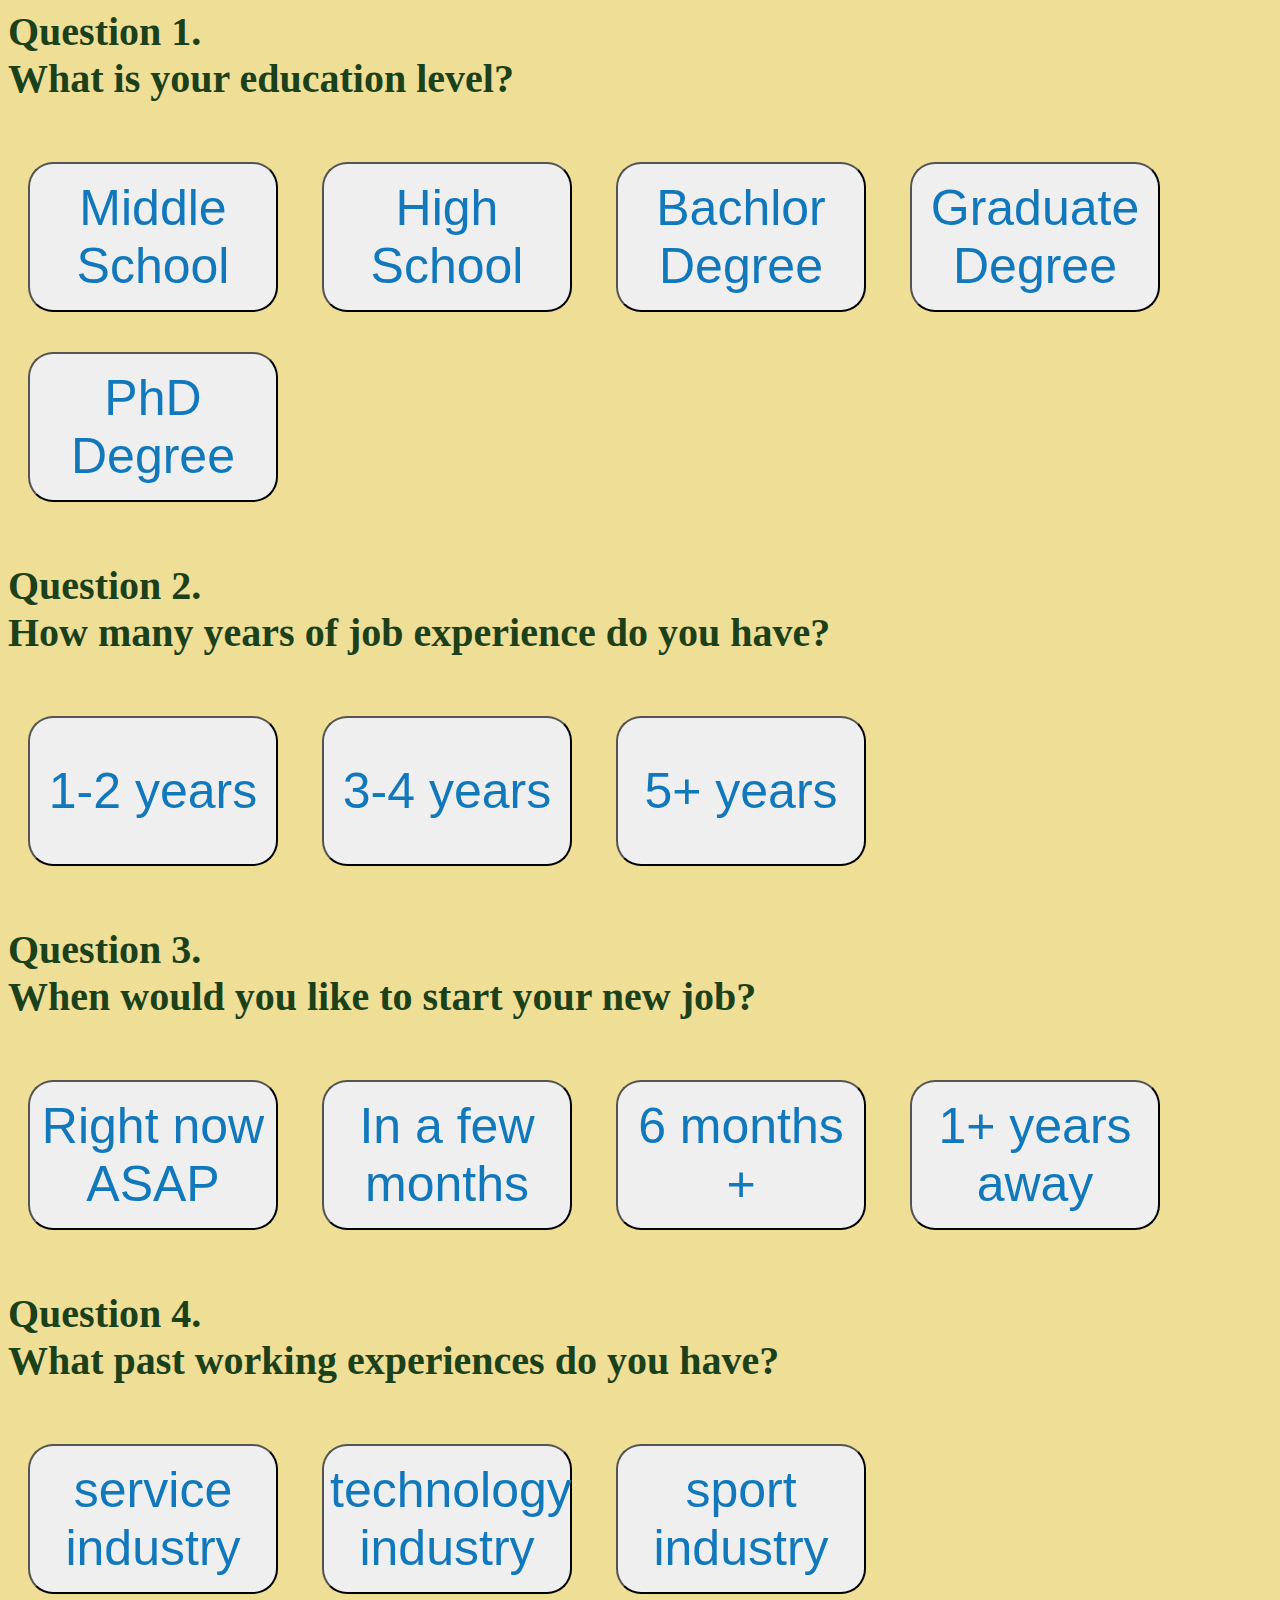
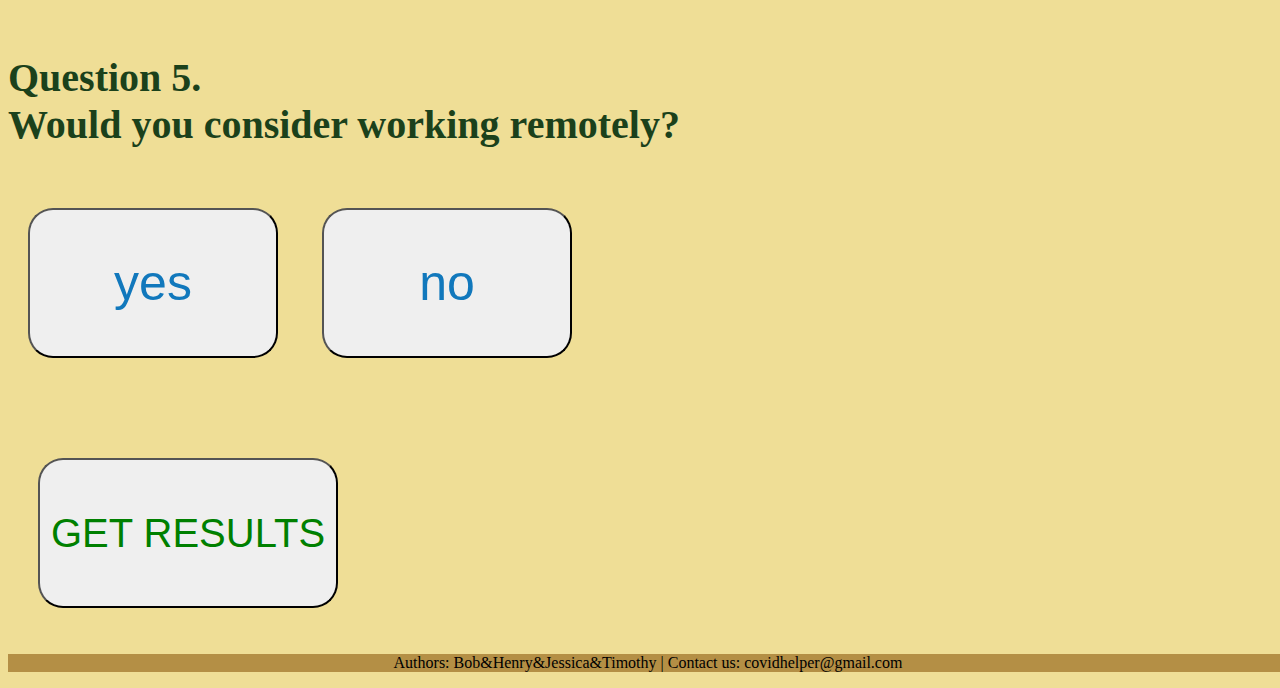
==== commit a023161b: "j" ====
--- a/job.html
+++ b/job.html
@@ -5,7 +5,7 @@
 
     <body class = "mainPage">
         <div>
-            <p class = "questionText"> Question 1. <br> What is your education level </p>
+            <p class = "questionText"> Question 1. <br> What is your education level? </p>
         </div>
         <button class="ms" onclick="ms()"> Middle School </button>
         <button class="hs"onclick="hs()"> High School </button>
@@ -15,21 +15,21 @@
         
         
         <div>
-            <p class = "questionText"> Question 2. <br> How many years of job experience do you have </p>
+            <p class = "questionText"> Question 2. <br> How many years of job experience do you have? </p>
         </div>
         <button class="y1" onclick="y1()"> 1-2 years </button>
         <button class="y2"onclick="y2()"> 3-4 years </button>
         <button class="y3"onclick="y3()"> 5+ years </button>
 
         <div>
-            <p class = "questionText"> Question 3. <br> When would you like to start your new job </p>
+            <p class = "questionText"> Question 3. <br> When would you like to start your new job? </p>
         </div>
-        <button class = "r1" onclick = "r1()"> right now ASAP  </button>
+        <button class = "r1" onclick = "r1()"> Right now ASAP  </button>
         <button class = "r2" onclick = "r2()"> In a few months </button>
         <button  class = "r3" onclick = "r3()"> 6 months + </button>
         <button class = "r4" onclick = "r4()"> 1+ years away </button>
         <div>
-            <p class = "questionText"> Question 4. <br> What past working experiences do you have </p>
+            <p class = "questionText"> Question 4. <br> What past working experiences do you have? </p>
             
         </div>
 
--- a/jobs.css
+++ b/jobs.css
@@ -1,6 +1,7 @@
 .questionText{
+    font-weight: bold;
     font-size: 40;
-    font-family: 'Courier New', Courier, monospace;
+   
     color: rgb(27, 65, 27);
 
 }
